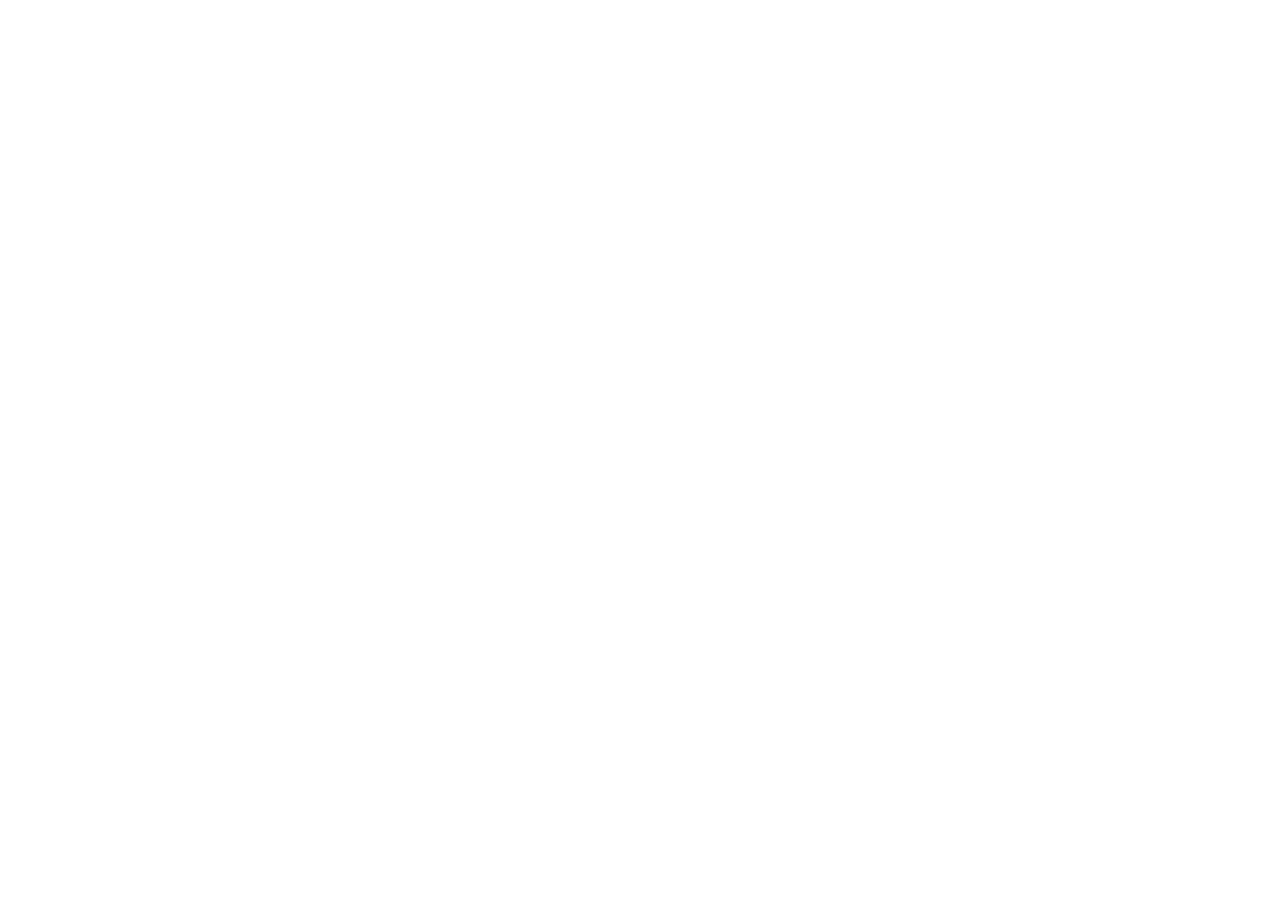
==== inde.html @ eef1c4ad "Criando projeto lading page HC" ====
<!DOCTYPE html>
<html lang="en">
<head>
  <meta charset="UTF-8">
  <meta http-equiv="X-UA-Compatible" content="IE=edge">
  <meta name="viewport" content="width=device-width, initial-scale=1.0">

  <link rel="stylesheet" href="/css/style.css">
  <title>Buzz</title>
</head>
<body>
  
</body>
</html>
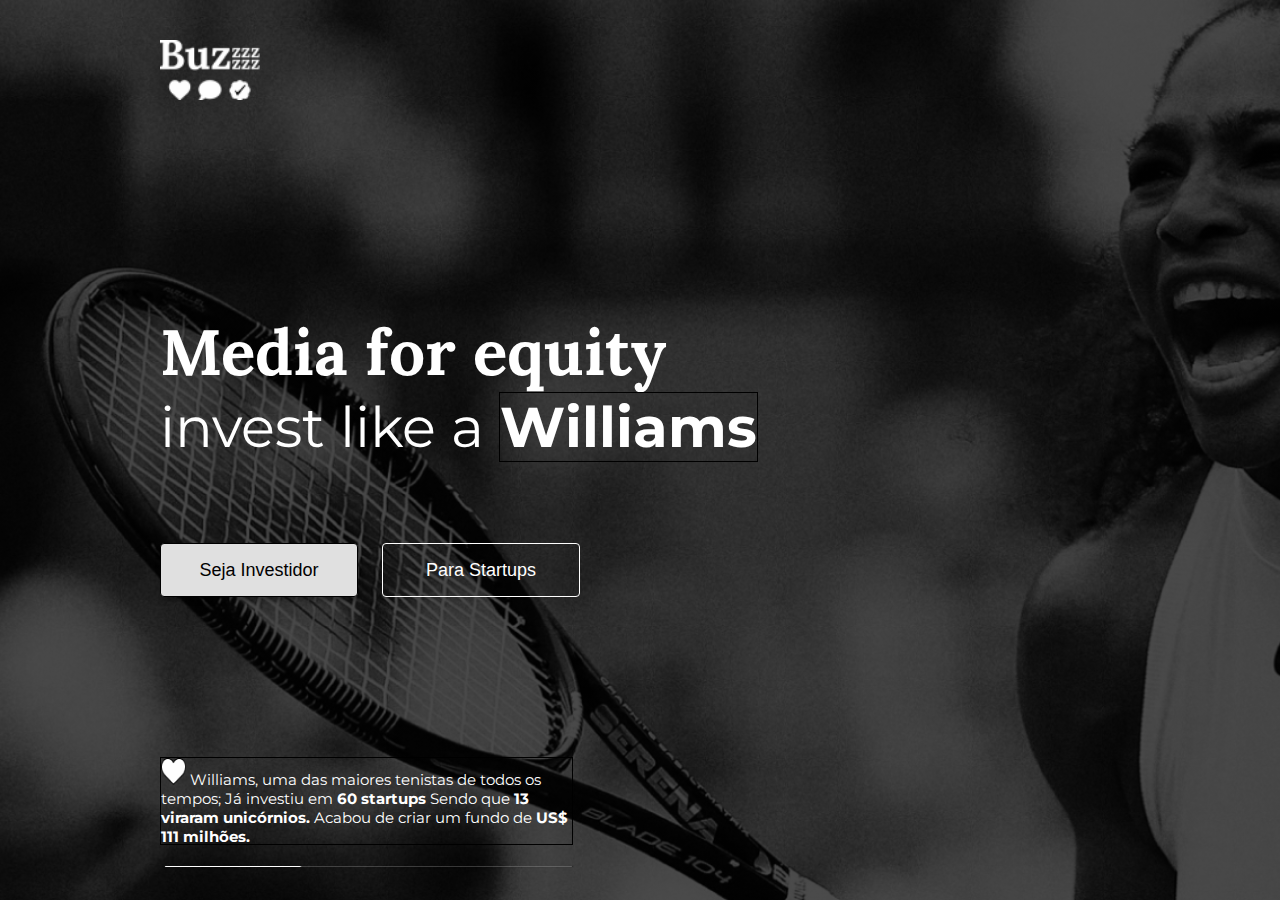
==== commit 7ecf344e: "criado, estilizado e finalizado seção do topo" ====
--- a/inde.html
+++ b/inde.html
@@ -9,6 +9,26 @@
   <title>Buzz</title>
 </head>
 <body>
+  <nav class="topo">
+    <div class="logo">
+      <img src="/img/Imagem 1 1.png" alt="logo buz" class="logo-img">
+    </div>
   
+    <div class="titulo">
+      <h1>Media for equity</h1>
+      <h2>invest like a <span>Williams</span></h2>
+    </div>
+  
+    <div class="btn">
+      <button class="btn1">Seja Investidor</button>
+      <button class="btn2">Para Startups</button>
+    </div>
+  
+    <div class="paragrafo">
+      <p><img src="/img/heart.png" alt="imagem coração" class="paragrafo-img"> Williams, uma das maiores tenistas de todos os tempos; Já investiu em <span>60 startups</span> Sendo que <span>13 viraram unicórnios.</span> Acabou de criar um fundo de <span>US$ 111 milhões.</span></p>
+
+      <img src="/img/line-topo.png" alt="imagem linha" class="line-topo">
+    </div>
+  </nav>
 </body>
 </html>--- a/css/style.css
+++ b/css/style.css
@@ -0,0 +1,116 @@
+@import url('https://fonts.googleapis.com/css2?family=Lora:wght@500;700&family=Montserrat:wght@400;500;700&display=swap');
+* {
+  margin: 0;
+  padding: 0;
+  box-sizing: border-box;
+}
+
+.topo {
+  background: linear-gradient(rgba(0, 0, 0, 0.7), rgba(0, 0, 0, 0.7)), url('/img/serena_williams\ 1.jpg');
+  background-repeat: no-repeat;
+  background-size: cover;
+  height: 100vh;
+  display: flex;
+  flex-direction: column;
+}
+
+.logo-img {
+  width: 101.05px;
+  height: 60px;
+  margin-left: 160px;
+  margin-top: 40px;
+}
+
+.titulo {
+  width: 627px;
+  height: 82px;
+  margin-left: 160px;
+  margin-top: 207px;
+}
+
+.titulo h1 {
+  font-family: 'Lora', sans-serif;
+  font-style: normal;
+  font-weight: 700;
+  font-size: 64px;
+  color: #FFFFFF;
+}
+
+.titulo h2 {
+  font-family: 'Montserrat', sans-serif;
+  font-style: normal;
+  font-weight: 400;
+  font-size: 56px;
+  color: #FFFFFF;
+}
+
+.titulo span {
+  font-weight: bold;
+  width: 298px;
+  height: 68px;
+  border: 1px solid #000000;
+}
+
+.btn {
+  margin-top: 150px;
+  margin-left: 160px;
+}
+
+.btn1 {
+  width: 198px;
+  height: 54px;
+  background: #E0E0E0;
+  border: 1px solid #000000;
+  box-shadow: 0px 4px 4px rgba(0, 0, 0, 0.25);
+  border-radius: 4px;
+  font-family: 'Monteserrat', sans-serif;
+  font-style: normal;
+  font-weight: 500;
+  font-size: 18px;
+  color: #000000;
+  margin-right: 20px;
+}
+
+.btn2 {
+  width: 198px;
+  height: 54px;
+  border: 1px solid #FFFFFF;
+  border-radius: 4px;
+  background-color: transparent;
+  font-family: 'Monteserrat', sans-serif;
+  font-style: normal;
+  font-weight: 500;
+  font-size: 18px;
+  color: #FFFFFF;
+}
+
+.paragrafo {
+  width: 413px;
+  height: 88px;
+  margin-left: 160px;
+  margin-top: 160px;
+  border: 1px solid #000000;
+}
+
+.paragrafo p {
+  font-family: 'Montserrat', sans-serif;
+  font-style: normal;
+  font-weight: 400;
+  font-size: 15px;
+  color: #FFFFFF;
+}
+
+.paragrafo span {
+  font-weight: bold;
+}
+
+.paragrafo-img {
+  width: 25px;
+  height: 27px;
+}
+
+.line-topo {
+  width: 416px;
+  height: 3px;
+  margin-top: 20px;
+}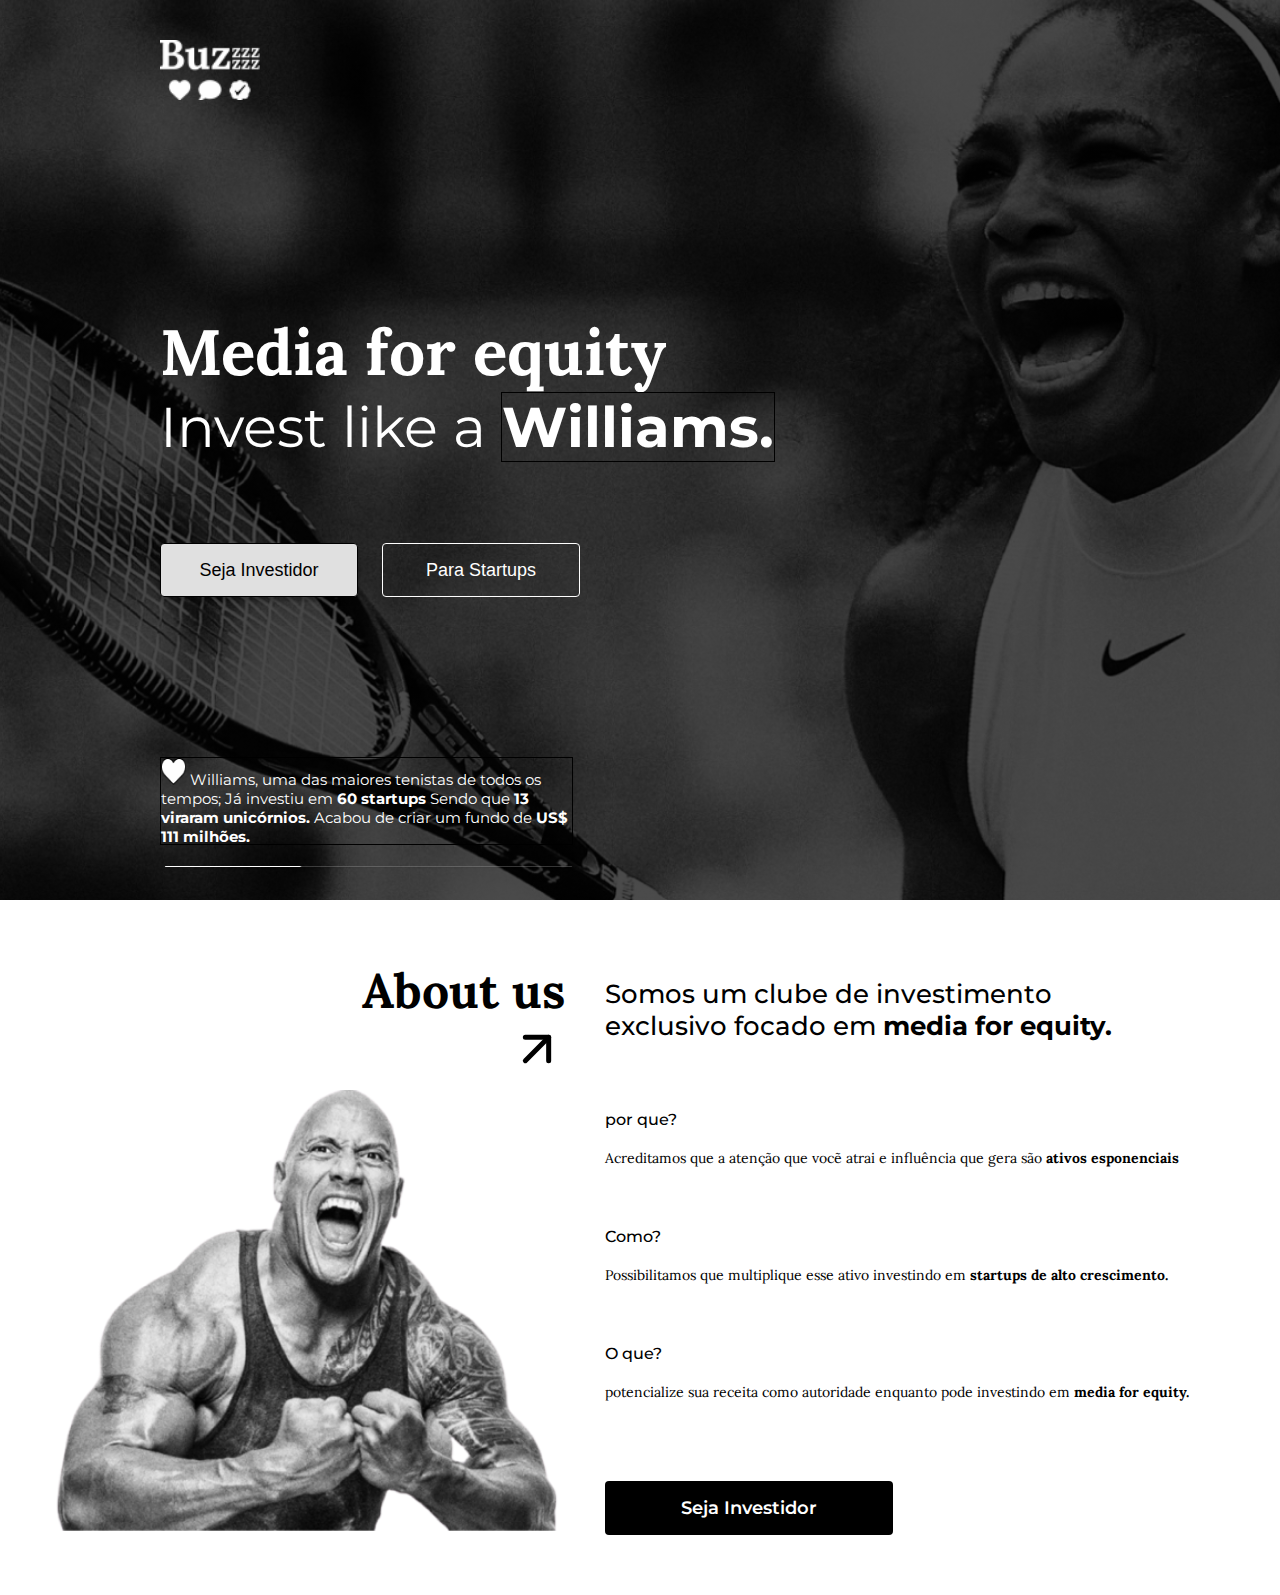
==== commit aeeac166: "criando e estilizando seção dwayne jhonson, finalizado" ====
--- a/inde.html
+++ b/inde.html
@@ -16,7 +16,7 @@
   
     <div class="titulo">
       <h1>Media for equity</h1>
-      <h2>invest like a <span>Williams</span></h2>
+      <h2>Invest like a <span>Williams.</span></h2>
     </div>
   
     <div class="btn">
@@ -30,5 +30,25 @@
       <img src="/img/line-topo.png" alt="imagem linha" class="line-topo">
     </div>
   </nav>
+
+  <section class="dwayne">
+    <div class="title-img">
+      <h2>About us <br/><img src="/img/arrow-down-right.svg" alt="imagem seta para cima" class="seta"></h2>
+      
+      <img src="/img/dwayne_johnson_the_rock2 1.png" alt="imagem dwayne jhonson" class="img-dwayne">
+    </div>
+
+    <div class="text">
+      <h3>Somos um clube de investimento exclusivo focado em <span>media for equity.</span></h3>
+      <h4>por que?</h4>
+      <p>Acreditamos que a atenção que vocẽ atrai e influência que gera são <span>ativos esponenciais</span></p>
+      <h4>Como?</h4>
+      <p>Possibilitamos que multiplique esse ativo investindo em <span>startups de alto crescimento.</span></p>
+      <h4>O que?</h4>
+      <p>potencialize sua receita como autoridade enquanto pode investindo em <span>media for equity.</span></p>
+
+      <button class="text-btn">Seja Investidor</button>
+    </div>
+  </section>
 </body>
 </html>--- a/css/style.css
+++ b/css/style.css
@@ -9,6 +9,7 @@
   background: linear-gradient(rgba(0, 0, 0, 0.7), rgba(0, 0, 0, 0.7)), url('/img/serena_williams\ 1.jpg');
   background-repeat: no-repeat;
   background-size: cover;
+  background-position: center;
   height: 100vh;
   display: flex;
   flex-direction: column;
@@ -69,6 +70,7 @@
   font-size: 18px;
   color: #000000;
   margin-right: 20px;
+  cursor: pointer;
 }
 
 .btn2 {
@@ -82,6 +84,7 @@
   font-weight: 500;
   font-size: 18px;
   color: #FFFFFF;
+  cursor: pointer;
 }
 
 .paragrafo {
@@ -113,4 +116,81 @@
   width: 416px;
   height: 3px;
   margin-top: 20px;
+}
+
+.dwayne {
+  display: flex;
+  justify-content: center;
+  padding: 20px;
+}
+
+.title-img h2 {
+  font-family: 'Lora', sans-serif;
+  font-style: normal;
+  font-weight: 700;
+  font-size: 48px;
+  color: #000000;
+  text-align: end;
+  margin-top: 40px;
+}
+
+.seta {
+  width: 56px;
+  height: 56px;
+}
+
+.img-dwayne {
+  width: 514.3px;
+  height: 441.9px;
+}
+
+.text {
+  padding: 40px;
+  margin-top: 18px;
+}
+
+.text span {
+  font-weight: bold;
+}
+
+.text h3 {
+  font-family: 'Montserrat', sans-serif;
+  font-style: normal;
+  font-size: 26px;
+  font-weight: 500;
+  color: #000000;
+  width: 566px;
+  height: 72px;
+}
+
+.text h4 {
+  font-family: 'Montserrat', sans-serif;
+  font-style: normal;
+  font-weight: 500;
+  font-size: 16px;
+  margin-top: 60px;
+}
+
+.text p {
+  font-family: 'Lora', sans-serif;
+  font-style: normal;
+  font-weight: 400;
+  font-size: 14px;
+  margin-top: 20px;
+}
+
+.text-btn {
+  width: 288px;
+  height: 54px;
+  border: none;
+  border-radius: 4px;
+  background-color: #000000;
+  font-family: 'Montserrat', sans-serif;
+  font-style: normal;
+  font-weight: 600;
+  font-size: 18px;
+  text-align: center;
+  color: #FFFFFF;
+  margin-top: 80px;
+  cursor: pointer;
 }